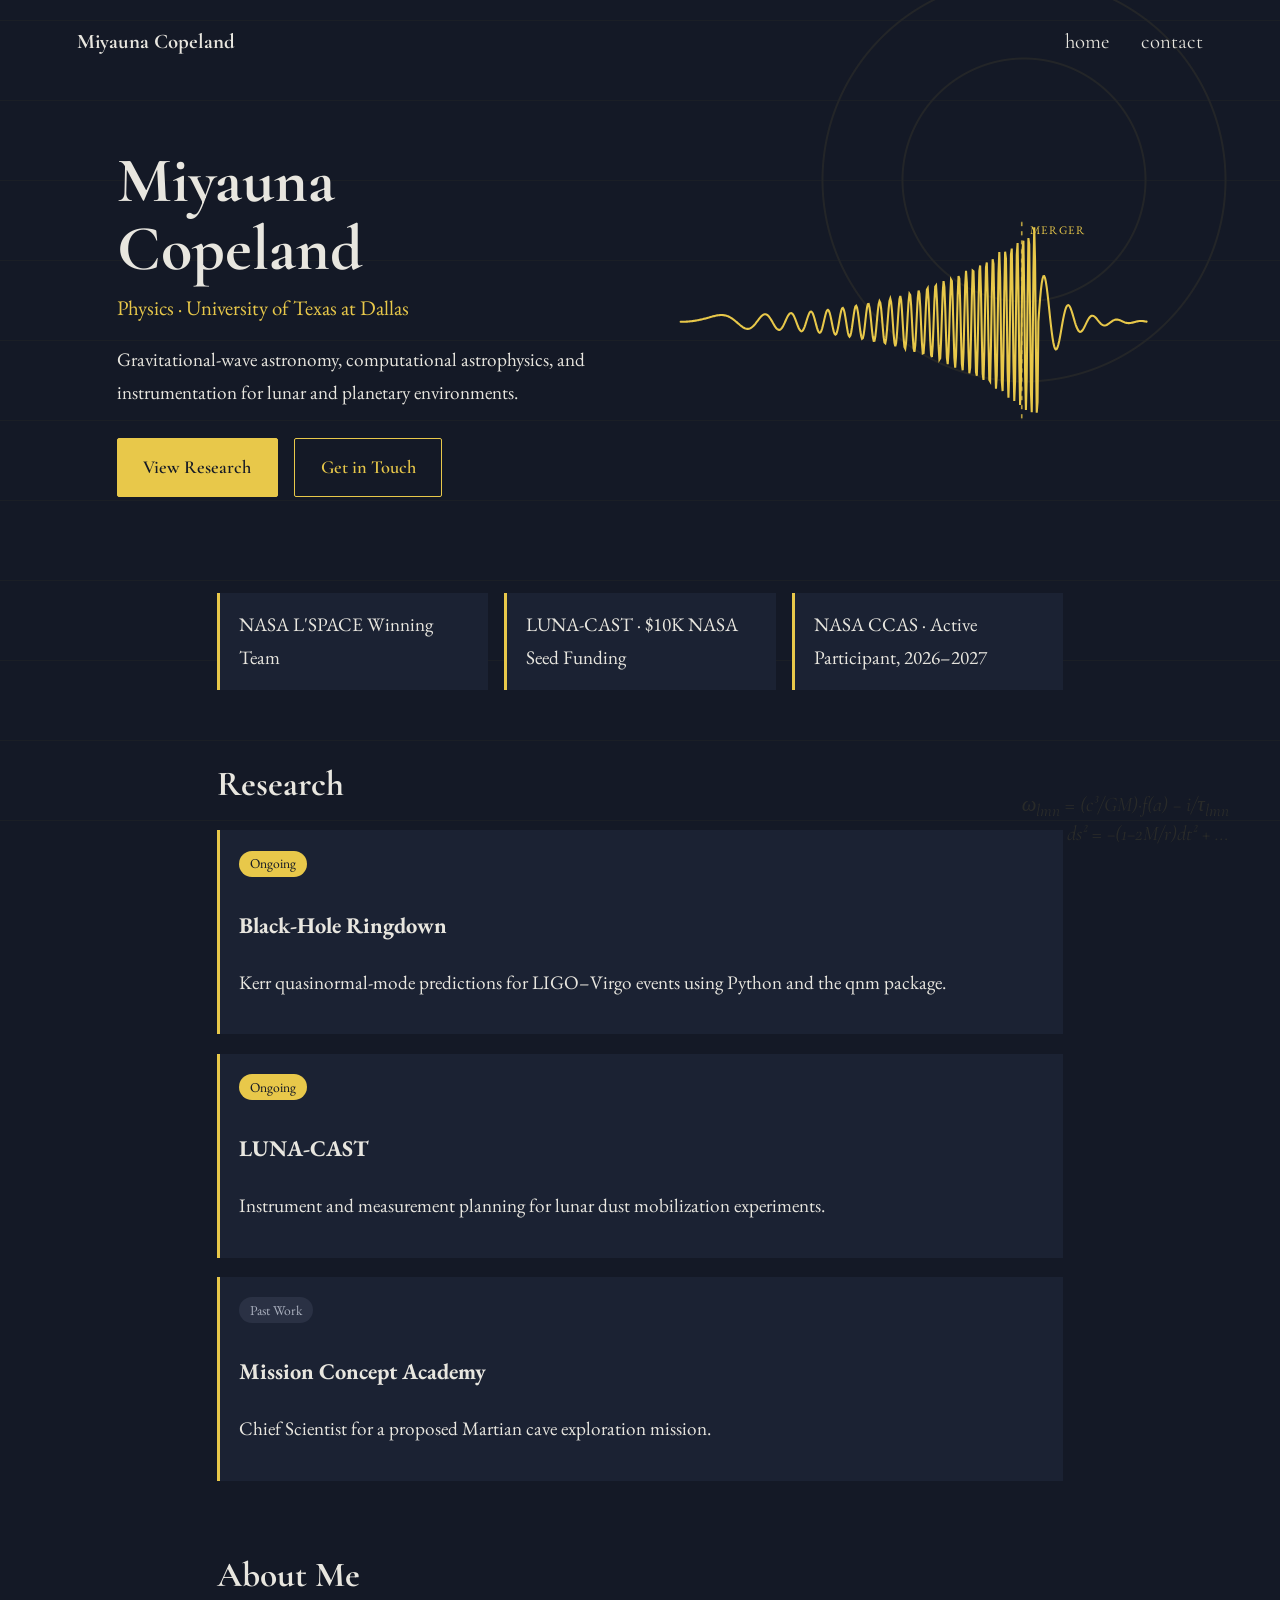
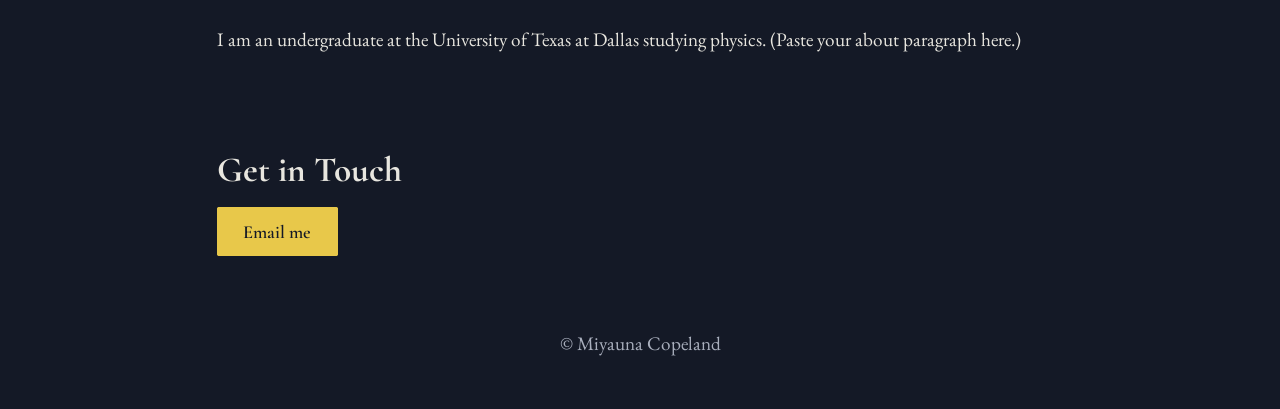
==== index.html @ 0ffdbadd "Add initial index.html with layout and styles" ====
<!DOCTYPE html>
<html lang="en">
<head>
<meta charset="UTF-8">
<meta name="viewport" content="width=device-width, initial-scale=1">
<title>Miyauna Copeland</title>
<link href="https://fonts.googleapis.com/css2?family=Cormorant+Garamond:wght@500;600;700&family=EB+Garamond:wght@400;500&display=swap" rel="stylesheet">
<style>
:root{--bg:#141926;--card:#1b2233;--gold:#E8C84A;--text:#e8e6df;--muted:#a9afbd}
*{box-sizing:border-box}
body{margin:0;background:var(--bg);color:var(--text);font-family:'EB Garamond',serif;font-size:1.2rem;line-height:1.7;position:relative}
body::before{content:"";position:fixed;inset:0;pointer-events:none;z-index:0;opacity:.07;
 background:
  radial-gradient(circle at 80% 20%,transparent 0 120px,var(--gold) 121px 122px,transparent 123px 200px,var(--gold) 201px 202px,transparent 203px),
  repeating-linear-gradient(0deg,transparent 0 79px,var(--gold) 80px)}
.eq{position:fixed;right:4%;bottom:6%;font:italic 1.3rem 'Cormorant Garamond',serif;color:var(--gold);opacity:.1;z-index:0;pointer-events:none;text-align:right}
header,main,footer{position:relative;z-index:1}
header{display:flex;justify-content:space-between;padding:1.5rem 6%;font-family:'Cormorant Garamond',serif;font-size:1.3rem}
header a{color:var(--text);text-decoration:none;margin-left:2rem}
.hero{display:grid;grid-template-columns:1fr 1fr;gap:3rem;align-items:center;padding:4rem 6%;max-width:1200px;margin:auto}
h1{font-family:'Cormorant Garamond',serif;font-size:4rem;line-height:1.05;margin:0 0 .5rem}
.sub{color:var(--gold);font-size:1.3rem;margin:0 0 1.2rem}
.btns{display:flex;gap:1rem;margin-top:1.8rem}
.btn{padding:.8rem 1.6rem;border-radius:2px;text-decoration:none;font-family:'Cormorant Garamond',serif;font-weight:600;font-size:1.15rem;border:1.5px solid var(--gold)}
.fill{background:var(--gold);color:#141926}
.outline{background:transparent;color:var(--gold)}
svg{width:100%;height:auto}
.chirp{fill:none;stroke:var(--gold);stroke-width:2.5;stroke-linecap:round}
.merge{stroke:var(--gold);stroke-width:1.5;stroke-dasharray:5 6;opacity:0;animation:fade .8s ease 2.6s forwards}
.label{fill:var(--gold);font:14px 'EB Garamond',serif;opacity:0;animation:fade .8s ease 2.8s forwards;letter-spacing:.1em}
@keyframes draw{to{stroke-dashoffset:0}}
@keyframes fade{to{opacity:1}}
section{max-width:1000px;margin:auto;padding:2rem 6%}
h2{font-family:'Cormorant Garamond',serif;font-size:2.2rem;margin:0 0 1rem}
.badges{display:grid;grid-template-columns:repeat(3,1fr);gap:1rem}
.badge,.card{background:var(--card);border-left:3px solid var(--gold);padding:1rem 1.2rem}
.cards{display:grid;gap:1.2rem}
.card{transition:transform .2s}.card:hover{transform:translateY(-4px)}
.pill{display:inline-block;font-size:.85rem;padding:.1rem .7rem;border-radius:99px;margin-bottom:.4rem}
.on{background:var(--gold);color:#141926}.past{background:#2a3144;color:var(--muted)}
footer{text-align:center;color:var(--muted);padding:3rem}
@media(max-width:800px){.hero,.badges{grid-template-columns:1fr}h1{font-size:2.8rem}}
</style>
</head>
<body>
<div class="eq">ω<sub>lmn</sub> = (c³/GM)·f(a) − i/τ<sub>lmn</sub><br>ds² = −(1−2M/r)dt² + …</div>
<header><strong>Miyauna Copeland</strong><nav><a href="#">home</a><a href="#contact">contact</a></nav></header>
<main>
<div class="hero">
  <div>
    <h1>Miyauna<br>Copeland</h1>
    <p class="sub">Physics · University of Texas at Dallas</p>
    <p>Gravitational-wave astronomy, computational astrophysics, and instrumentation for lunar and planetary environments.</p>
    <div class="btns"><a class="btn fill" href="#research">View Research</a><a class="btn outline" href="#contact">Get in Touch</a></div>
  </div>
  <svg viewBox="0 0 600 300" aria-label="Gravitational wave chirp">
    <path id="wave" class="chirp"/>
    <line class="merge" x1="430" y1="30" x2="430" y2="270"/>
    <text class="label" x="440" y="45">MERGER</text>
  </svg>
</div>
<section><div class="badges">
  <div class="badge">NASA L'SPACE Winning Team</div>
  <div class="badge">LUNA-CAST · $10K NASA Seed Funding</div>
  <div class="badge">NASA CCAS · Active Participant, 2026–2027</div>
</div></section>
<section id="research"><h2>Research</h2><div class="cards">
  <div class="card"><span class="pill on">Ongoing</span><h3>Black-Hole Ringdown</h3><p>Kerr quasinormal-mode predictions for LIGO–Virgo events using Python and the qnm package.</p></div>
  <div class="card"><span class="pill on">Ongoing</span><h3>LUNA-CAST</h3><p>Instrument and measurement planning for lunar dust mobilization experiments.</p></div>
  <div class="card"><span class="pill past">Past Work</span><h3>Mission Concept Academy</h3><p>Chief Scientist for a proposed Martian cave exploration mission.</p></div>
</div></section>
<section><h2>About Me</h2><p>I am an undergraduate at the University of Texas at Dallas studying physics. (Paste your about paragraph here.)</p></section>
<section id="contact"><h2>Get in Touch</h2><a class="btn fill" href="mailto:you@example.com">Email me</a></section>
</main>
<footer>© Miyauna Copeland</footer>
<script>
const p=document.getElementById('wave');let d='';
for(let x=0;x<=560;x++){
  const t=x/430, tt=Math.min(t,1);
  let amp,phase;
  if(x<=430){amp=8+110*Math.pow(tt,3.2);phase=60*Math.pow(tt,2.2)*Math.PI}
  else{const k=(x-430)/130;amp=70*Math.exp(-4.5*k);phase=60*Math.PI+k*28}
  const y=150-amp*Math.sin(phase);
  d+=(x?'L':'M')+(x+20)+' '+y.toFixed(1);
}
p.setAttribute('d',d);
const L=p.getTotalLength();
p.style.strokeDasharray=L;p.style.strokeDashoffset=L;
p.style.animation='draw 3.2s cubic-bezier(.5,0,.3,1) .3s forwards';
</script>
</body>
</html>
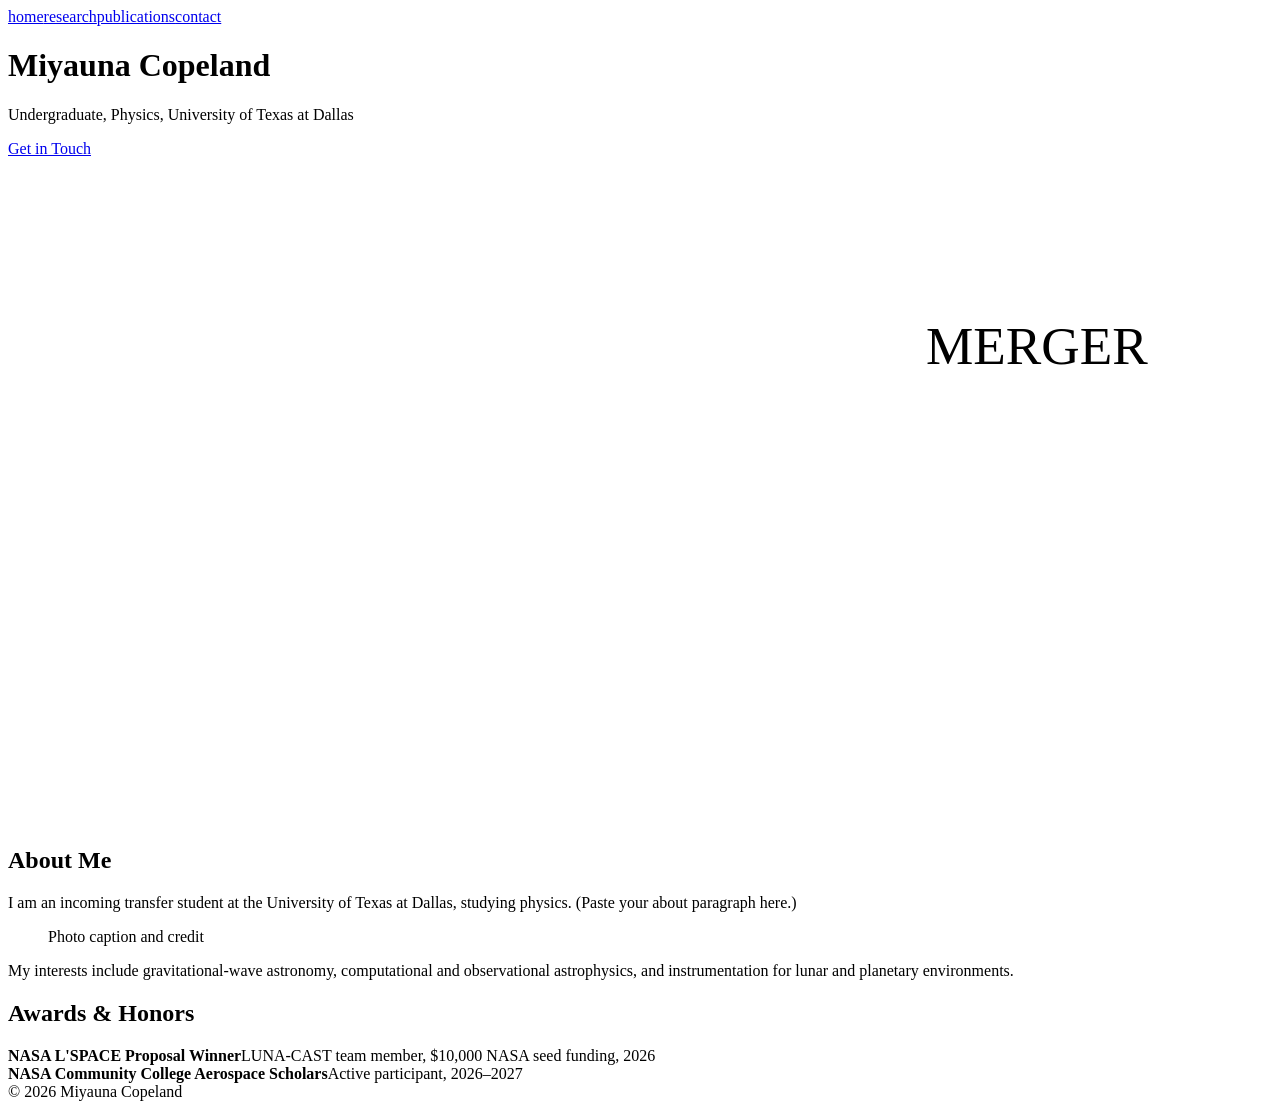
==== commit b919fbf8: "Refactor index.html structure and content" ====
--- a/index.html
+++ b/index.html
@@ -1,92 +1,32 @@
 <!DOCTYPE html>
-<html lang="en">
-<head>
-<meta charset="UTF-8">
-<meta name="viewport" content="width=device-width, initial-scale=1">
+<html lang="en"><head>
+<meta charset="UTF-8"><meta name="viewport" content="width=device-width, initial-scale=1">
 <title>Miyauna Copeland</title>
 <link href="https://fonts.googleapis.com/css2?family=Cormorant+Garamond:wght@500;600;700&family=EB+Garamond:wght@400;500&display=swap" rel="stylesheet">
-<style>
-:root{--bg:#141926;--card:#1b2233;--gold:#E8C84A;--text:#e8e6df;--muted:#a9afbd}
-*{box-sizing:border-box}
-body{margin:0;background:var(--bg);color:var(--text);font-family:'EB Garamond',serif;font-size:1.2rem;line-height:1.7;position:relative}
-body::before{content:"";position:fixed;inset:0;pointer-events:none;z-index:0;opacity:.07;
- background:
-  radial-gradient(circle at 80% 20%,transparent 0 120px,var(--gold) 121px 122px,transparent 123px 200px,var(--gold) 201px 202px,transparent 203px),
-  repeating-linear-gradient(0deg,transparent 0 79px,var(--gold) 80px)}
-.eq{position:fixed;right:4%;bottom:6%;font:italic 1.3rem 'Cormorant Garamond',serif;color:var(--gold);opacity:.1;z-index:0;pointer-events:none;text-align:right}
-header,main,footer{position:relative;z-index:1}
-header{display:flex;justify-content:space-between;padding:1.5rem 6%;font-family:'Cormorant Garamond',serif;font-size:1.3rem}
-header a{color:var(--text);text-decoration:none;margin-left:2rem}
-.hero{display:grid;grid-template-columns:1fr 1fr;gap:3rem;align-items:center;padding:4rem 6%;max-width:1200px;margin:auto}
-h1{font-family:'Cormorant Garamond',serif;font-size:4rem;line-height:1.05;margin:0 0 .5rem}
-.sub{color:var(--gold);font-size:1.3rem;margin:0 0 1.2rem}
-.btns{display:flex;gap:1rem;margin-top:1.8rem}
-.btn{padding:.8rem 1.6rem;border-radius:2px;text-decoration:none;font-family:'Cormorant Garamond',serif;font-weight:600;font-size:1.15rem;border:1.5px solid var(--gold)}
-.fill{background:var(--gold);color:#141926}
-.outline{background:transparent;color:var(--gold)}
-svg{width:100%;height:auto}
-.chirp{fill:none;stroke:var(--gold);stroke-width:2.5;stroke-linecap:round}
-.merge{stroke:var(--gold);stroke-width:1.5;stroke-dasharray:5 6;opacity:0;animation:fade .8s ease 2.6s forwards}
-.label{fill:var(--gold);font:14px 'EB Garamond',serif;opacity:0;animation:fade .8s ease 2.8s forwards;letter-spacing:.1em}
-@keyframes draw{to{stroke-dashoffset:0}}
-@keyframes fade{to{opacity:1}}
-section{max-width:1000px;margin:auto;padding:2rem 6%}
-h2{font-family:'Cormorant Garamond',serif;font-size:2.2rem;margin:0 0 1rem}
-.badges{display:grid;grid-template-columns:repeat(3,1fr);gap:1rem}
-.badge,.card{background:var(--card);border-left:3px solid var(--gold);padding:1rem 1.2rem}
-.cards{display:grid;gap:1.2rem}
-.card{transition:transform .2s}.card:hover{transform:translateY(-4px)}
-.pill{display:inline-block;font-size:.85rem;padding:.1rem .7rem;border-radius:99px;margin-bottom:.4rem}
-.on{background:var(--gold);color:#141926}.past{background:#2a3144;color:var(--muted)}
-footer{text-align:center;color:var(--muted);padding:3rem}
-@media(max-width:800px){.hero,.badges{grid-template-columns:1fr}h1{font-size:2.8rem}}
-</style>
-</head>
-<body>
-<div class="eq">ω<sub>lmn</sub> = (c³/GM)·f(a) − i/τ<sub>lmn</sub><br>ds² = −(1−2M/r)dt² + …</div>
-<header><strong>Miyauna Copeland</strong><nav><a href="#">home</a><a href="#contact">contact</a></nav></header>
-<main>
-<div class="hero">
-  <div>
-    <h1>Miyauna<br>Copeland</h1>
-    <p class="sub">Physics · University of Texas at Dallas</p>
-    <p>Gravitational-wave astronomy, computational astrophysics, and instrumentation for lunar and planetary environments.</p>
-    <div class="btns"><a class="btn fill" href="#research">View Research</a><a class="btn outline" href="#contact">Get in Touch</a></div>
+<link rel="stylesheet" href="style.css">
+</head><body>
+<nav><a class="on" href="index.html">home</a><a href="research.html">research</a><a href="publications.html">publications</a><a href="contact.html">contact</a></nav>
+<div class="wrap">
+  <div class="top">
+    <div>
+      <h1>Miyauna Copeland</h1>
+      <p class="sub">Undergraduate, Physics, University of Texas at Dallas</p>
+      <a class="btn" href="contact.html">Get in Touch</a>
+    </div>
+    <svg id="chirp" viewBox="0 0 380 200" aria-label="Gravitational wave chirp. Hover to replay.">
+      <path/><line x1="270" y1="55" x2="270" y2="145"/><text x="276" y="62">MERGER</text>
+    </svg>
   </div>
-  <svg viewBox="0 0 600 300" aria-label="Gravitational wave chirp">
-    <path id="wave" class="chirp"/>
-    <line class="merge" x1="430" y1="30" x2="430" y2="270"/>
-    <text class="label" x="440" y="45">MERGER</text>
-  </svg>
+
+  <h2>About Me</h2>
+  <p>I am an incoming transfer student at the University of Texas at Dallas, studying physics. (Paste your about paragraph here.)</p>
+  <figure><img src="images/home.jpg" alt="" onerror="this.outerHTML='<div class=ph></div>'"><figcaption>Photo caption and credit</figcaption></figure>
+  <p>My interests include gravitational-wave astronomy, computational and observational astrophysics, and instrumentation for lunar and planetary environments.</p>
+
+  <h2>Awards &amp; Honors</h2>
+  <div class="item"><b>NASA L'SPACE Proposal Winner</b><span>LUNA-CAST team member, $10,000 NASA seed funding, 2026</span></div>
+  <div class="item"><b>NASA Community College Aerospace Scholars</b><span>Active participant, 2026–2027</span></div>
 </div>
-<section><div class="badges">
-  <div class="badge">NASA L'SPACE Winning Team</div>
-  <div class="badge">LUNA-CAST · $10K NASA Seed Funding</div>
-  <div class="badge">NASA CCAS · Active Participant, 2026–2027</div>
-</div></section>
-<section id="research"><h2>Research</h2><div class="cards">
-  <div class="card"><span class="pill on">Ongoing</span><h3>Black-Hole Ringdown</h3><p>Kerr quasinormal-mode predictions for LIGO–Virgo events using Python and the qnm package.</p></div>
-  <div class="card"><span class="pill on">Ongoing</span><h3>LUNA-CAST</h3><p>Instrument and measurement planning for lunar dust mobilization experiments.</p></div>
-  <div class="card"><span class="pill past">Past Work</span><h3>Mission Concept Academy</h3><p>Chief Scientist for a proposed Martian cave exploration mission.</p></div>
-</div></section>
-<section><h2>About Me</h2><p>I am an undergraduate at the University of Texas at Dallas studying physics. (Paste your about paragraph here.)</p></section>
-<section id="contact"><h2>Get in Touch</h2><a class="btn fill" href="mailto:you@example.com">Email me</a></section>
-</main>
-<footer>© Miyauna Copeland</footer>
-<script>
-const p=document.getElementById('wave');let d='';
-for(let x=0;x<=560;x++){
-  const t=x/430, tt=Math.min(t,1);
-  let amp,phase;
-  if(x<=430){amp=8+110*Math.pow(tt,3.2);phase=60*Math.pow(tt,2.2)*Math.PI}
-  else{const k=(x-430)/130;amp=70*Math.exp(-4.5*k);phase=60*Math.PI+k*28}
-  const y=150-amp*Math.sin(phase);
-  d+=(x?'L':'M')+(x+20)+' '+y.toFixed(1);
-}
-p.setAttribute('d',d);
-const L=p.getTotalLength();
-p.style.strokeDasharray=L;p.style.strokeDashoffset=L;
-p.style.animation='draw 3.2s cubic-bezier(.5,0,.3,1) .3s forwards';
-</script>
-</body>
-</html>
+<footer>© 2026 Miyauna Copeland</footer>
+<script src="script.js"></script>
+</body></html>
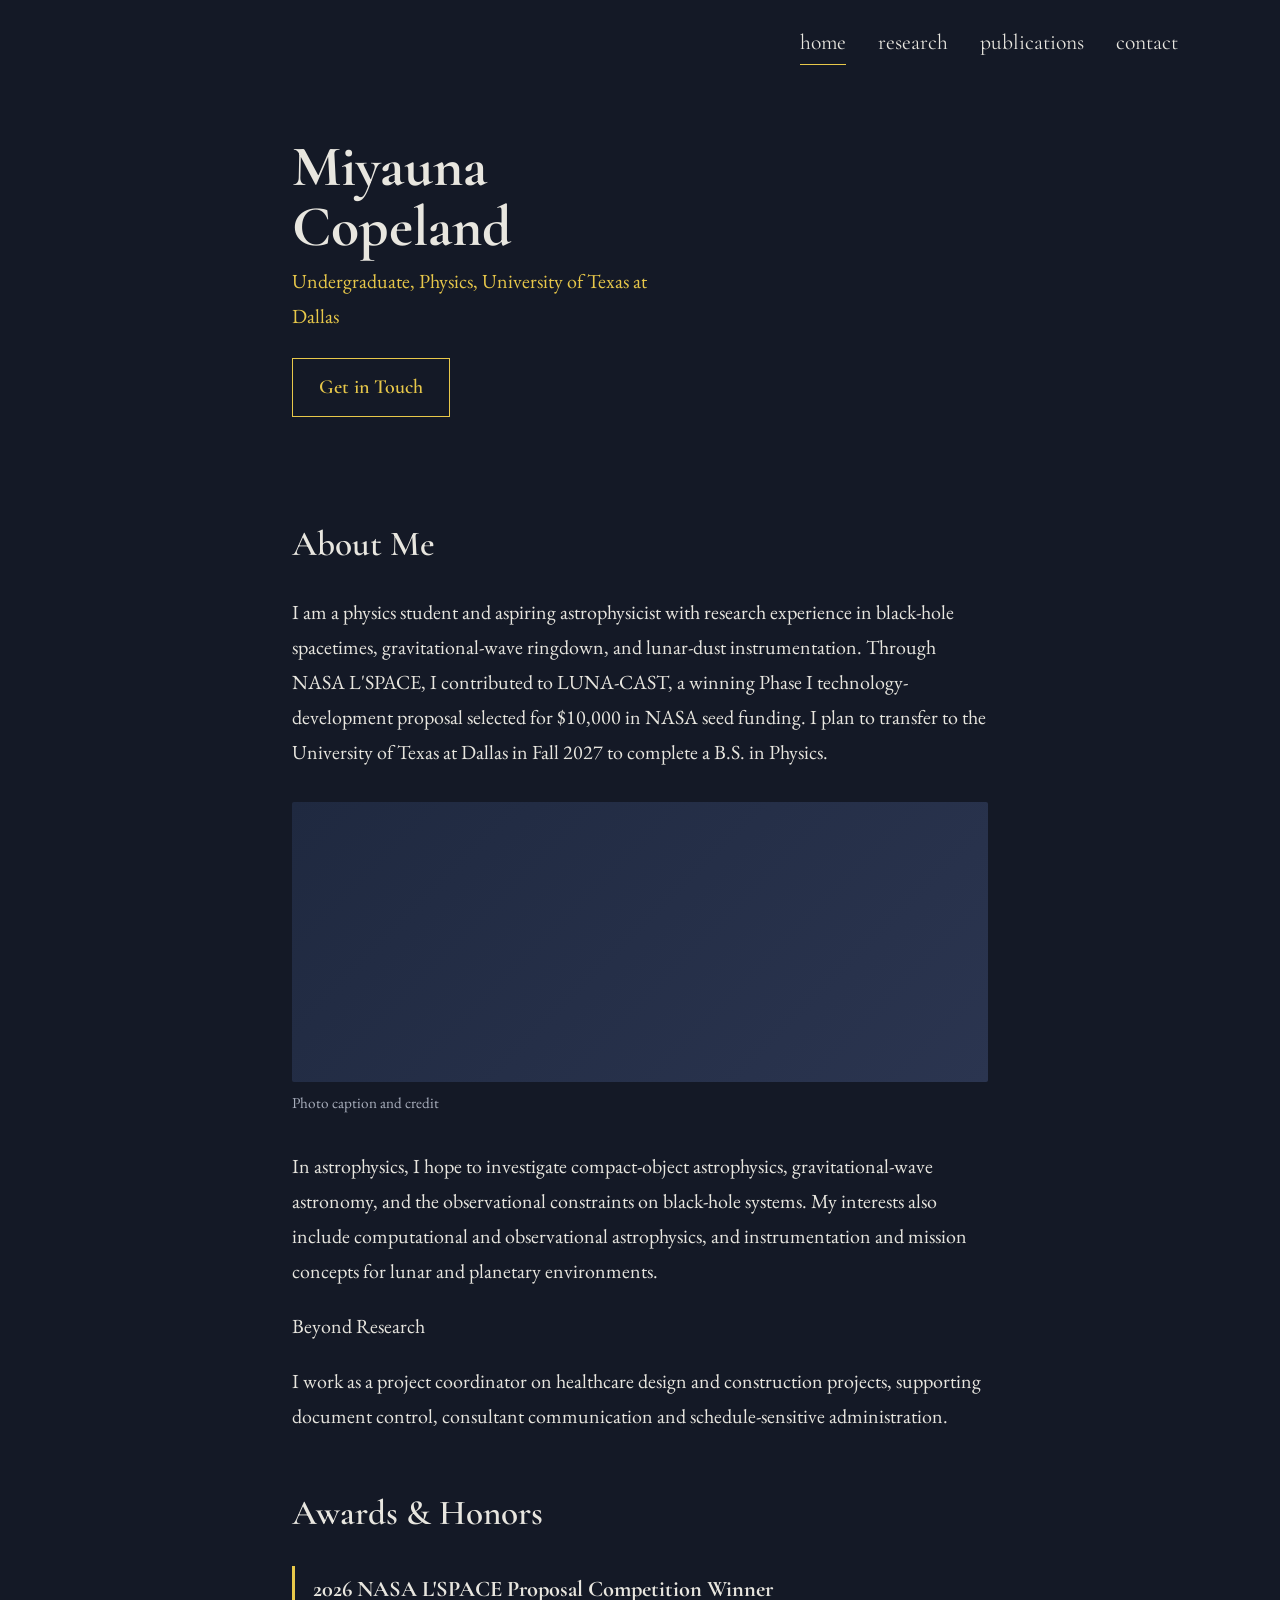
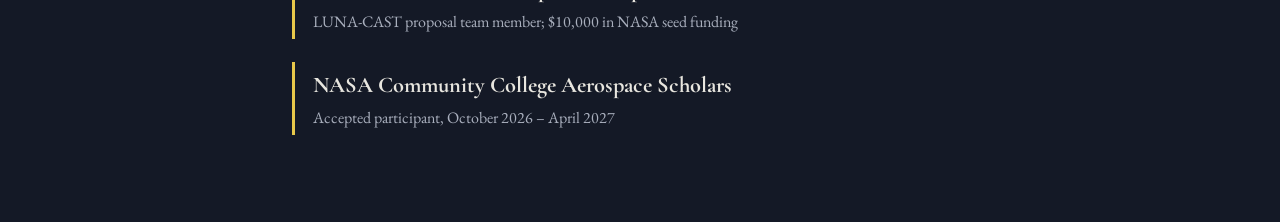
==== commit 5574785f: "Revise About Me section with detailed background Updated personal information and achievements in th" ====
--- a/index.html
+++ b/index.html
@@ -19,14 +19,15 @@
   </div>
 
   <h2>About Me</h2>
-  <p>I am an incoming transfer student at the University of Texas at Dallas, studying physics. (Paste your about paragraph here.)</p>
+  <p>I am a physics student and aspiring astrophysicist with research experience in black-hole spacetimes, gravitational-wave ringdown, and lunar-dust instrumentation. Through NASA L'SPACE, I contributed to LUNA-CAST, a winning Phase I technology-development proposal selected for $10,000 in NASA seed funding. I plan to transfer to the University of Texas at Dallas in Fall 2027 to complete a B.S. in Physics.</p>
+
   <figure><img src="images/home.jpg" alt="" onerror="this.outerHTML='<div class=ph></div>'"><figcaption>Photo caption and credit</figcaption></figure>
-  <p>My interests include gravitational-wave astronomy, computational and observational astrophysics, and instrumentation for lunar and planetary environments.</p>
+
+  <p>In astrophysics, I hope to investigate compact-object astrophysics, gravitational-wave astronomy, and the observational constraints on black-hole systems. My interests also include computational and observational astrophysics, and instrumentation and mission concepts for lunar and planetary environments.</p>
+
+  <p class="place">Beyond Research</p>
+  <p>I work as a project coordinator on healthcare design and construction projects, supporting document control, consultant communication and schedule-sensitive administration.</p>
 
   <h2>Awards &amp; Honors</h2>
-  <div class="item"><b>NASA L'SPACE Proposal Winner</b><span>LUNA-CAST team member, $10,000 NASA seed funding, 2026</span></div>
-  <div class="item"><b>NASA Community College Aerospace Scholars</b><span>Active participant, 2026–2027</span></div>
-</div>
-<footer>© 2026 Miyauna Copeland</footer>
-<script src="script.js"></script>
-</body></html>
+  <div class="item"><b>2026 NASA L'SPACE Proposal Competition Winner</b><span>LUNA-CAST proposal team member; $10,000 in NASA seed funding</span></div>
+  <div class="item"><b>NASA Community College Aerospace Scholars</b><span>Accepted participant, October 2026 – April 2027</span></div>
--- a/style.css
+++ b/style.css
@@ -0,0 +1,27 @@
+:root{--bg:#141926;--card:#1b2233;--gold:#E8C84A;--text:#e8e6df;--muted:#a9afbd}
+*{box-sizing:border-box}
+body{margin:0;background:var(--bg);color:var(--text);font-family:'EB Garamond',serif;font-size:1.25rem;line-height:1.75}
+a{color:var(--gold)}
+nav{display:flex;justify-content:flex-end;gap:2rem;padding:1.5rem 8%;font-family:'Cormorant Garamond',serif;font-size:1.35rem}
+nav a{color:var(--text);text-decoration:none;padding-bottom:2px;border-bottom:1px solid transparent}
+nav a:hover,nav a.on{border-color:var(--gold)}
+.wrap{max-width:900px;margin:auto;padding:1rem 8% 4rem}
+.top{display:grid;grid-template-columns:1.1fr .9fr;gap:2rem;align-items:center;padding:2rem 0 3rem}
+h1{font-family:'Cormorant Garamond',serif;font-size:3.6rem;line-height:1.05;margin:0}
+.sub{color:var(--gold);margin:.4rem 0 1.5rem}
+h2{font-family:'Cormorant Garamond',serif;font-size:2.2rem;margin:3rem 0 1rem;font-weight:600}
+.btn{display:inline-block;padding:.7rem 1.6rem;border:1.5px solid var(--gold);color:var(--gold);text-decoration:none;font-family:'Cormorant Garamond',serif;font-weight:600;transition:.2s}
+.btn:hover{background:var(--gold);color:#141926}
+figure{margin:2rem 0}
+figure img,.ph{width:100%;height:280px;object-fit:cover;border-radius:2px;background:linear-gradient(135deg,#1f2940,#2b3550)}
+figcaption{font-size:.95rem;color:var(--muted);margin-top:.5rem}
+.item{border-left:3px solid var(--gold);padding:.2rem 0 .2rem 1.1rem;margin:1.4rem 0}
+.item b{font-family:'Cormorant Garamond',serif;font-size:1.4rem}
+.item span{display:block;color:var(--muted);font-size:1rem}
+.pill{font-size:.8rem;border:1px solid var(--gold);color:var(--gold);padding:0 .6rem;border-radius:99px;margin-left:.5rem}
+#chirp{width:100%;cursor:pointer}
+#chirp path{fill:none;stroke:var(--gold);stroke-width:2.4;stroke-linecap:round}
+#chirp line{stroke:var(--gold);stroke-width:1.2;stroke-dasharray:3 5;opacity:0}
+#chirp text{fill:var(--gold);font:12px 'EB Garamond',serif;letter-spacing:.12em;opacity:0}
+footer{text-align:center;color:var(--muted);padding:2rem;font-size:.95rem}
+@media(max-width:760px){.top{grid-template-columns:1fr}h1{font-size:2.6rem}}
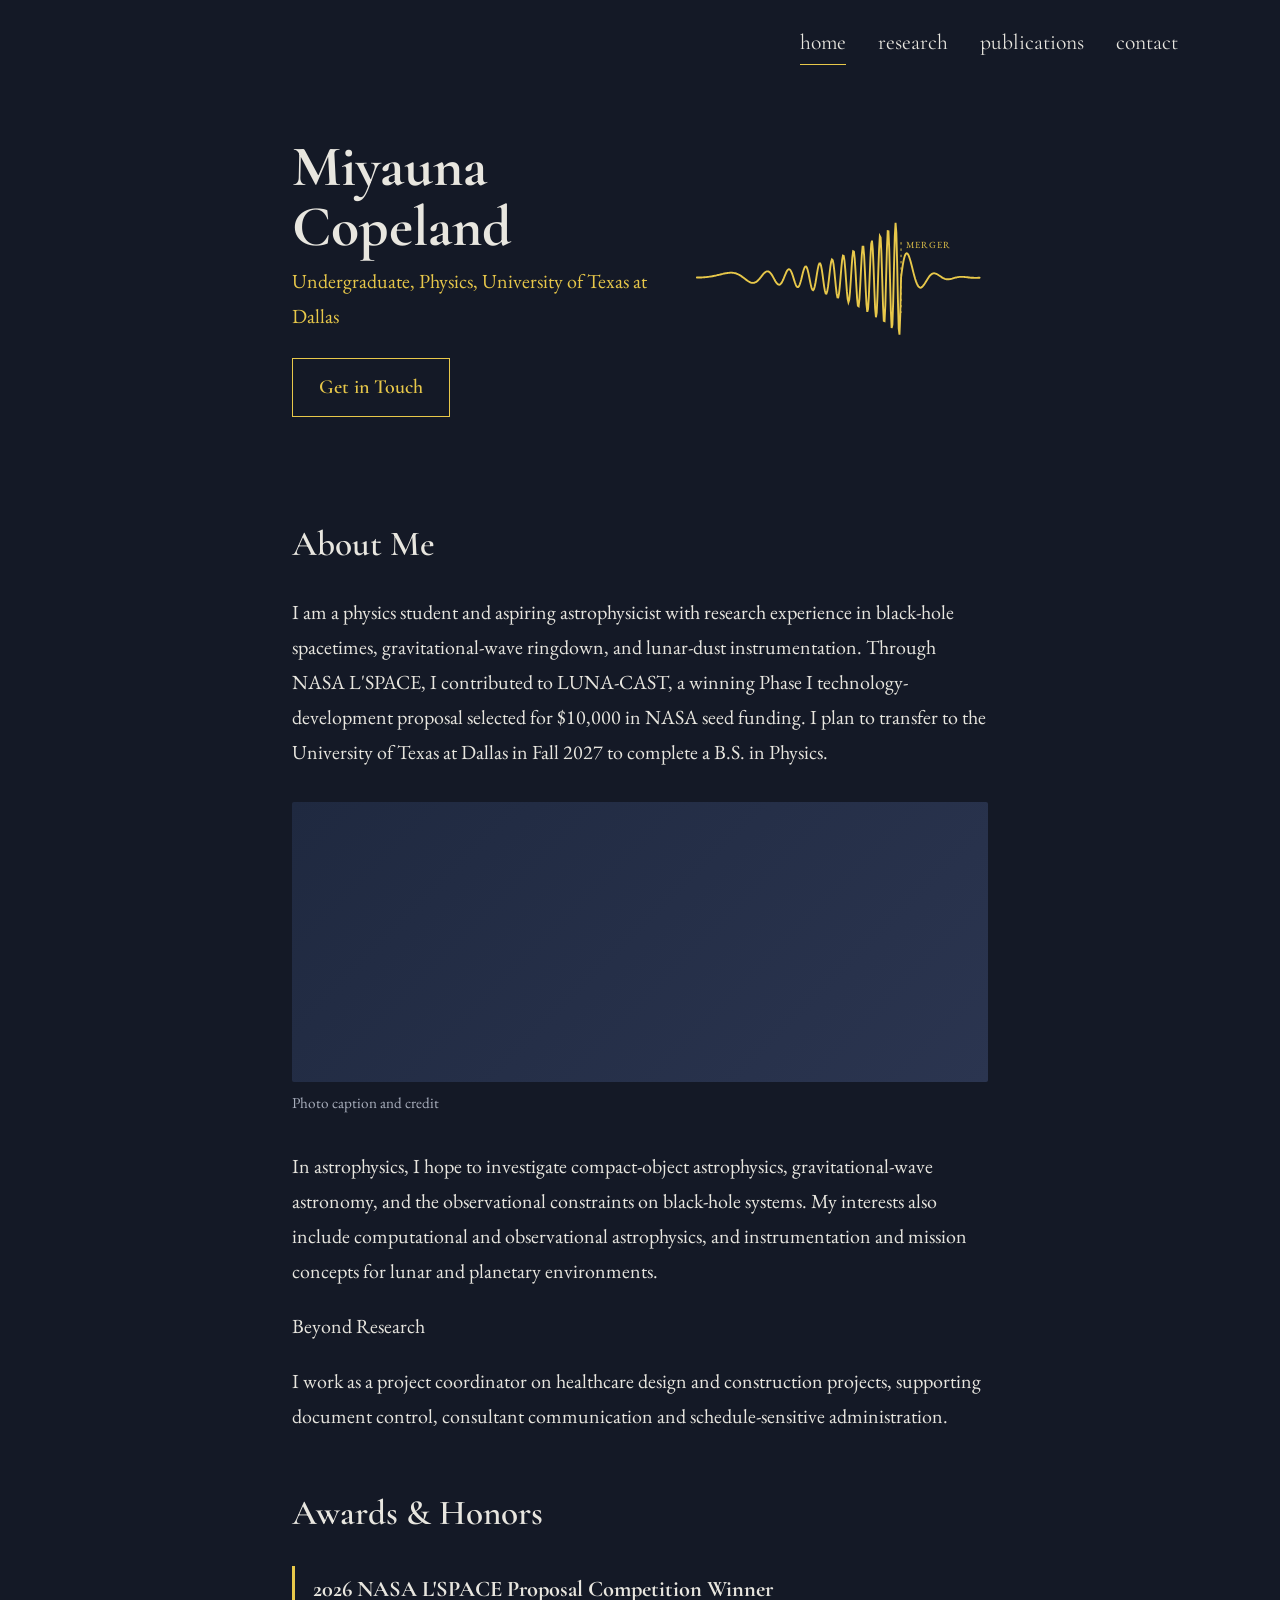
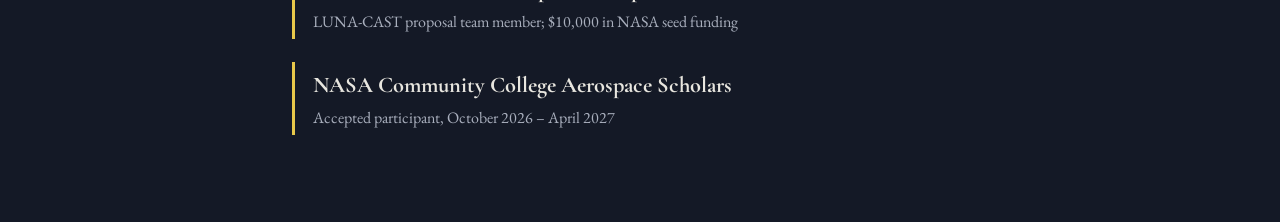
==== commit b52db191: "Add script tag and close body in index.html" ====
--- a/index.html
+++ b/index.html
@@ -31,3 +31,6 @@
   <h2>Awards &amp; Honors</h2>
   <div class="item"><b>2026 NASA L'SPACE Proposal Competition Winner</b><span>LUNA-CAST proposal team member; $10,000 in NASA seed funding</span></div>
   <div class="item"><b>NASA Community College Aerospace Scholars</b><span>Accepted participant, October 2026 – April 2027</span></div>
+</div>
+<script src="script.js"></script>
+</body></html>
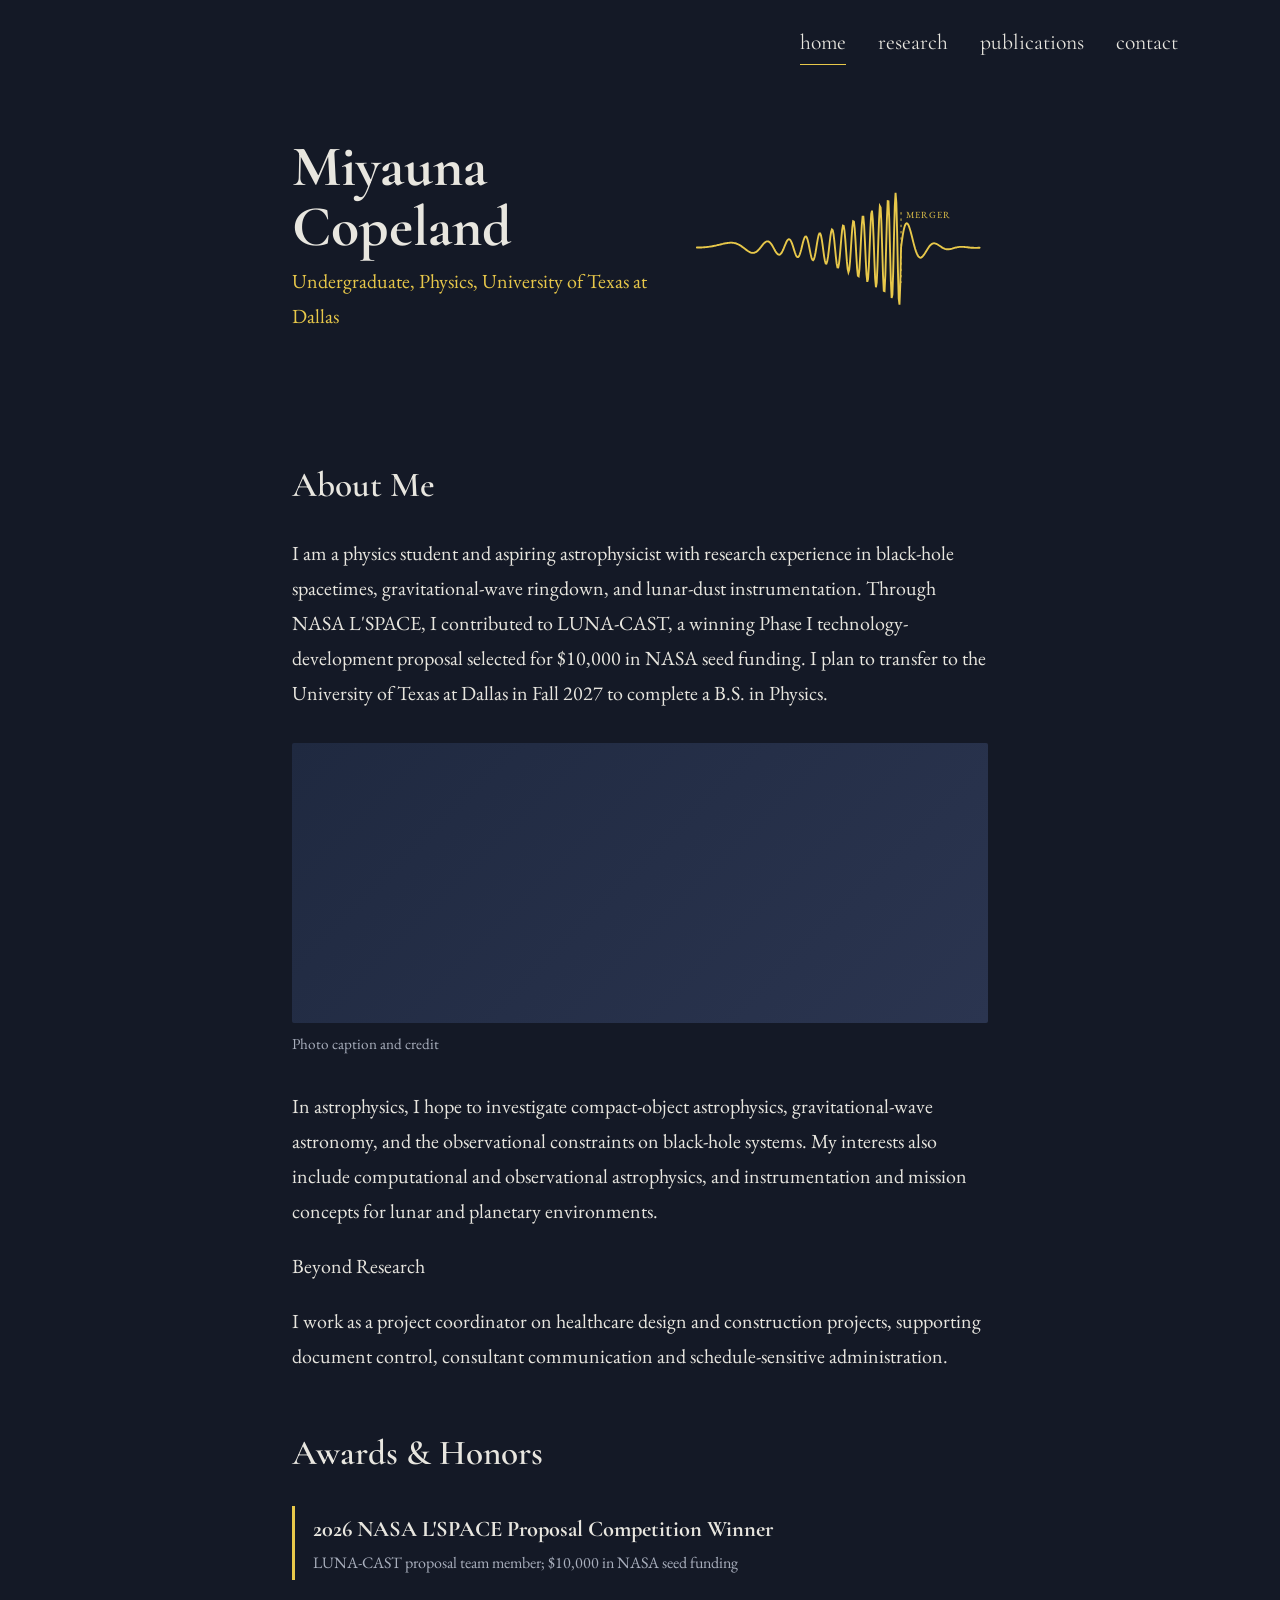
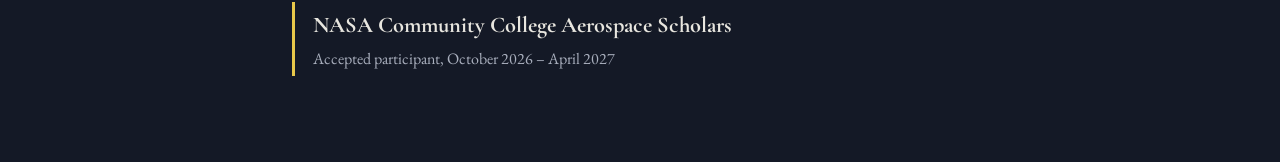
==== commit 1e4376a5: "Remove 'Get in Touch' link from index.html Removed the 'Get in Touch' link from the top section." ====
--- a/index.html
+++ b/index.html
@@ -11,7 +11,6 @@
     <div>
       <h1>Miyauna Copeland</h1>
       <p class="sub">Undergraduate, Physics, University of Texas at Dallas</p>
-      <a class="btn" href="contact.html">Get in Touch</a>
     </div>
     <svg id="chirp" viewBox="0 0 380 200" aria-label="Gravitational wave chirp. Hover to replay.">
       <path/><line x1="270" y1="55" x2="270" y2="145"/><text x="276" y="62">MERGER</text>
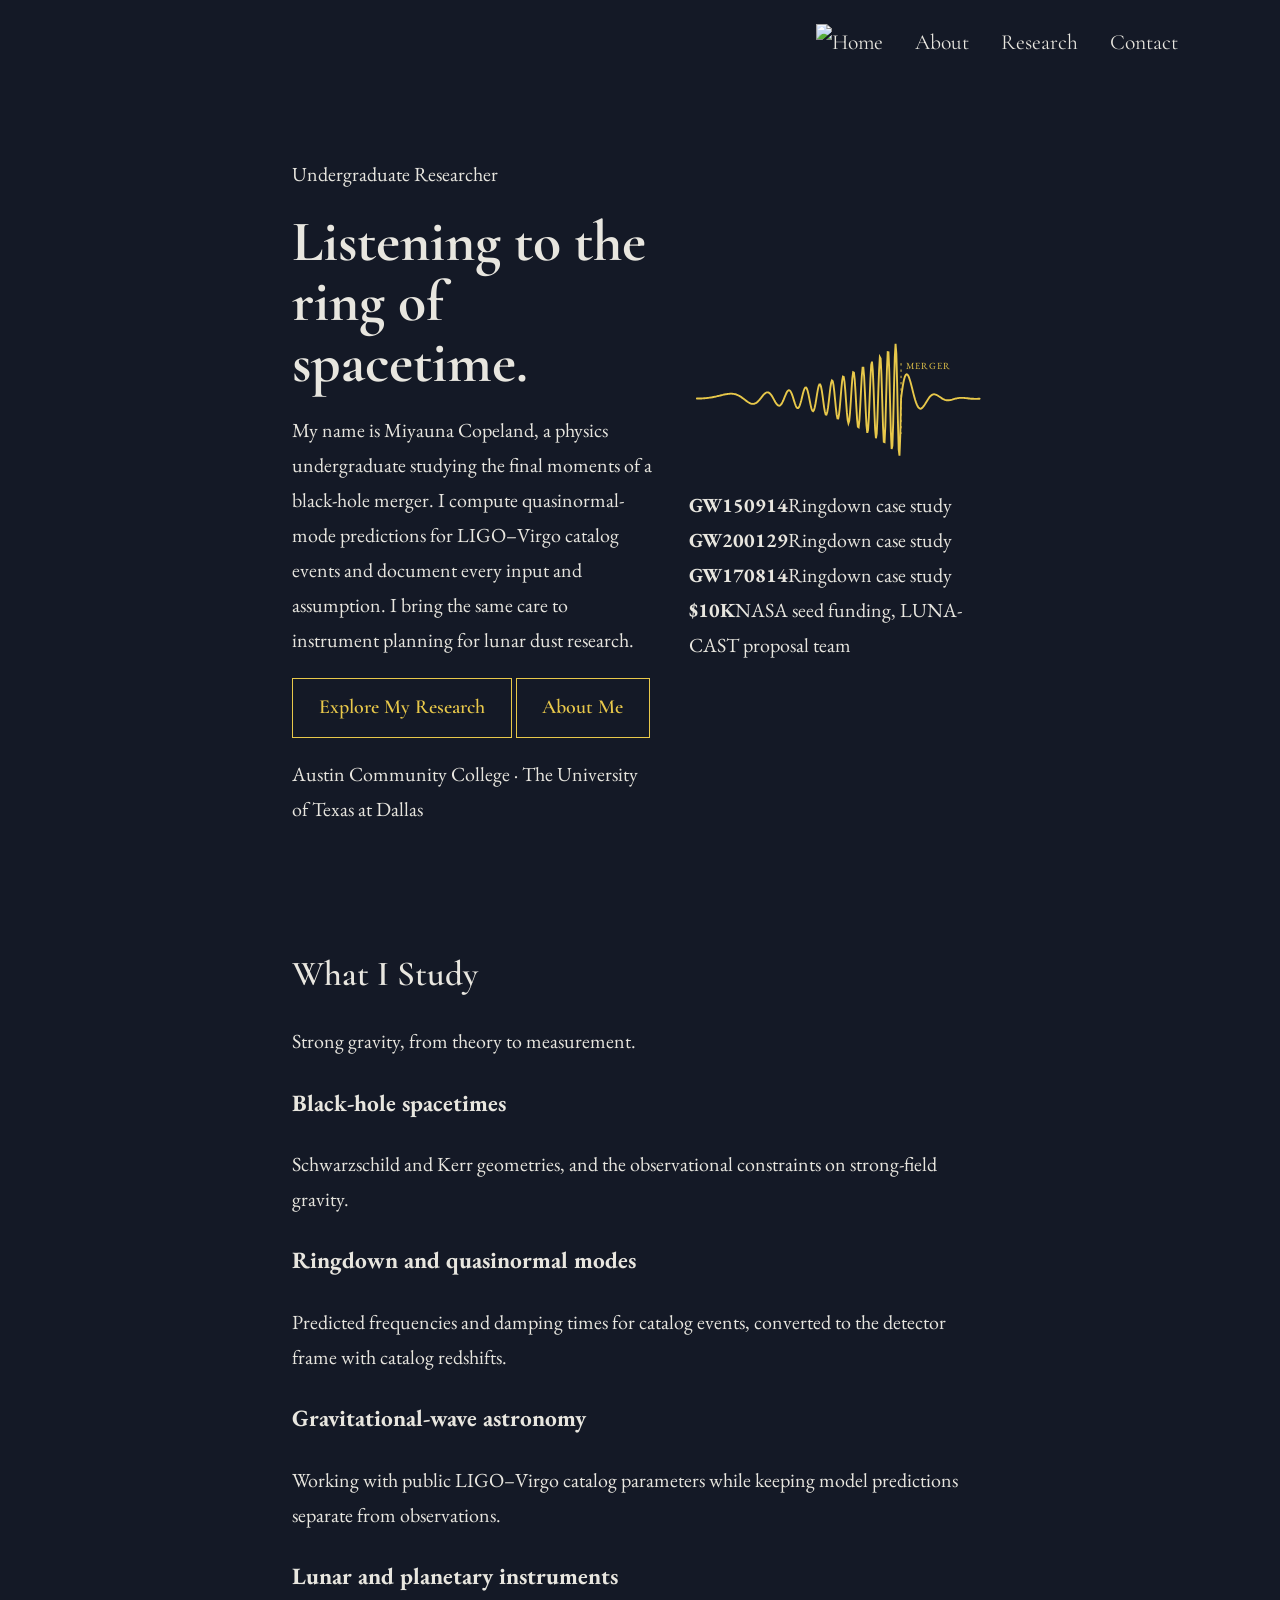
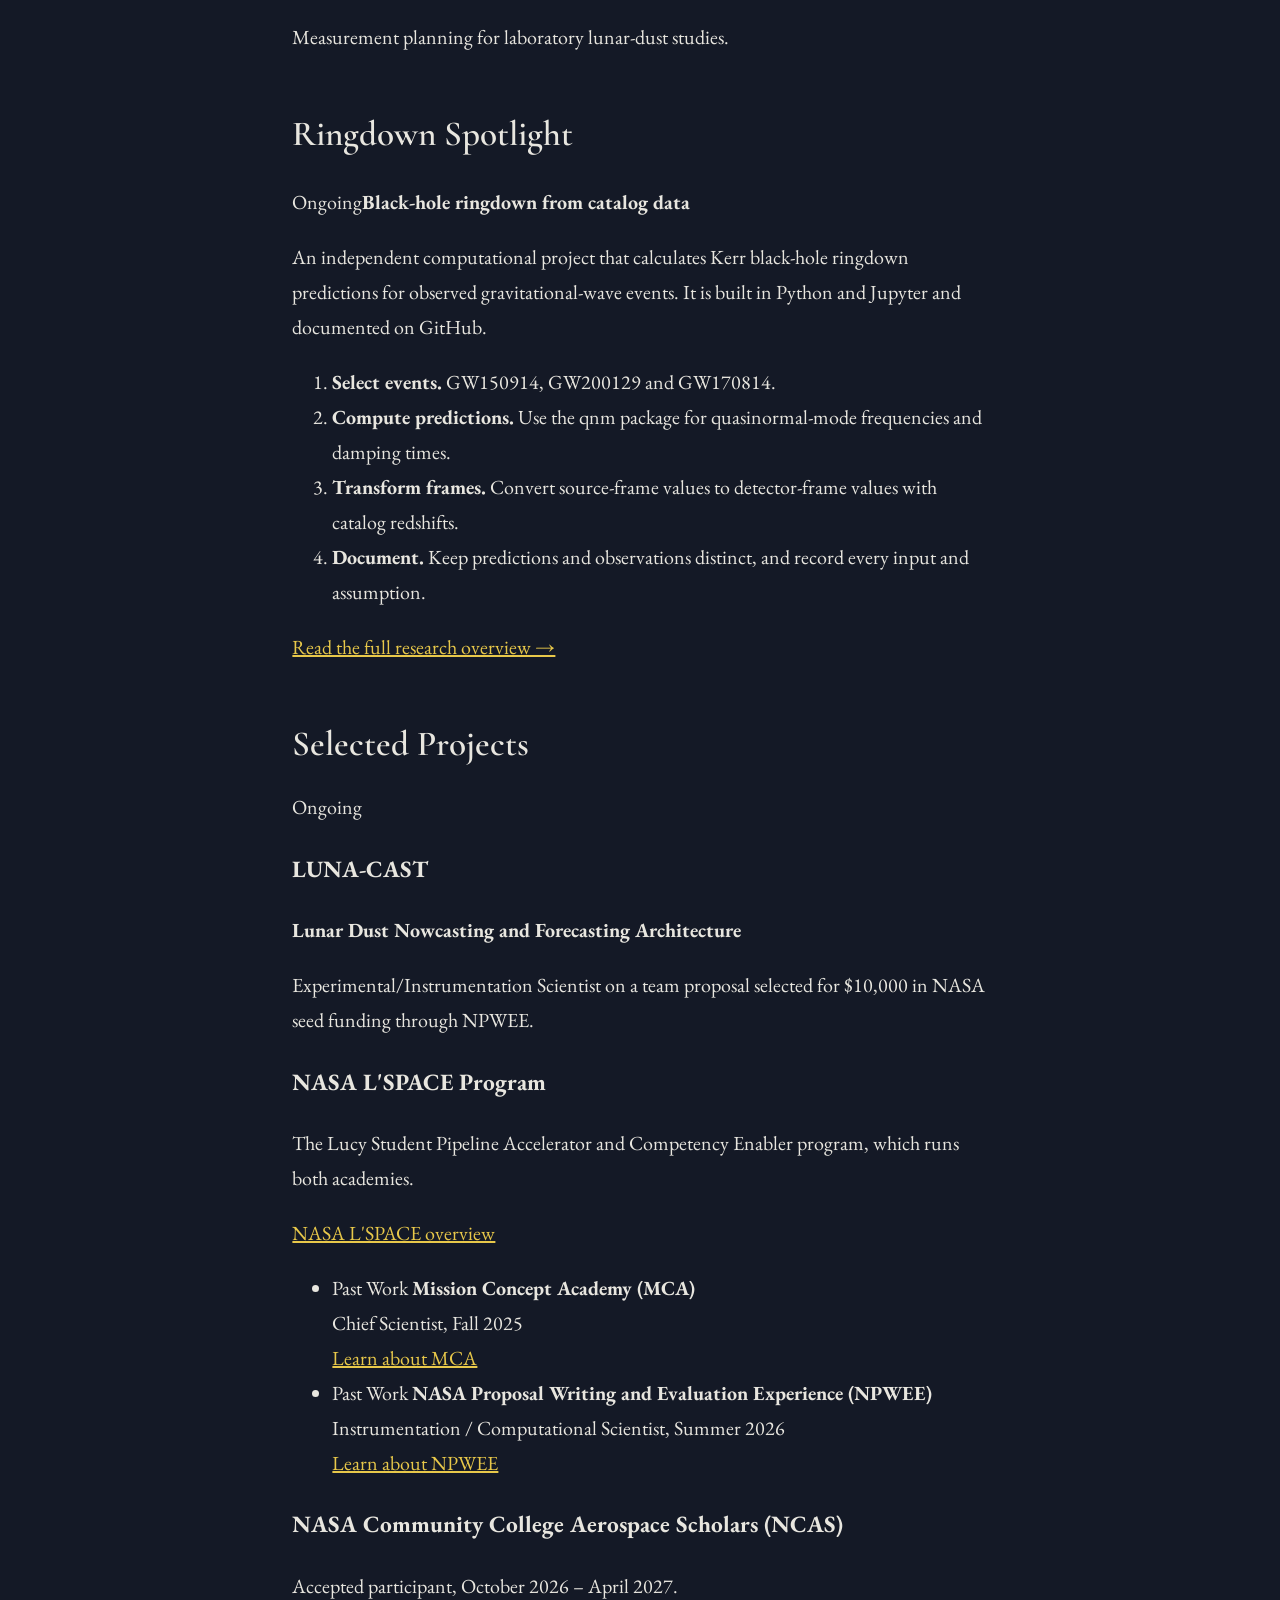
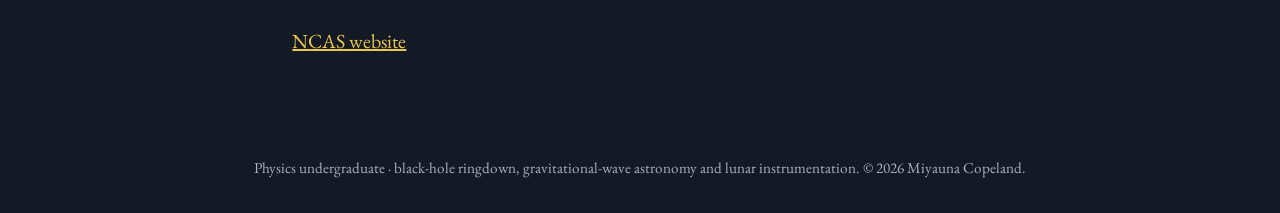
==== commit 9005a25c: "Update index.html" ====
--- a/index.html
+++ b/index.html
@@ -2,34 +2,76 @@
 <html lang="en"><head>
 <meta charset="UTF-8"><meta name="viewport" content="width=device-width, initial-scale=1">
 <title>Miyauna Copeland</title>
+<link rel="icon" href="logos/favicon.svg" type="image/svg+xml">
+<link rel="icon" href="logos/favicon.png" sizes="32x32" type="image/png">
+<link rel="apple-touch-icon" href="logos/favicon.png">
 <link href="https://fonts.googleapis.com/css2?family=Cormorant+Garamond:wght@500;600;700&family=EB+Garamond:wght@400;500&display=swap" rel="stylesheet">
-<link rel="stylesheet" href="style.css">
+<link rel="stylesheet" href="style.css?v=39">
 </head><body>
-<nav><a class="on" href="index.html">home</a><a href="research.html">research</a><a href="publications.html">publications</a><a href="contact.html">contact</a></nav>
-<div class="wrap">
-  <div class="top">
-    <div>
-      <h1>Miyauna Copeland</h1>
-      <p class="sub">Undergraduate, Physics, University of Texas at Dallas</p>
-    </div>
-    <svg id="chirp" viewBox="0 0 380 200" aria-label="Gravitational wave chirp. Hover to replay.">
-      <path/><line x1="270" y1="55" x2="270" y2="145"/><text x="276" y="62">MERGER</text>
-    </svg>
+<nav><a class="home" href="index.html"><img src="logos/logo.svg" alt="Home" width="36" height="36"></a><a href="about.html">About</a><a href="research.html">Research</a><a href="contact.html">Contact</a></nav><div class="hero"><div class="wrap">
+ <div class="top">
+  <div>
+   <p class="badge">Undergraduate Researcher</p>
+   <h1>Listening to the<br><span class="rb1">ring</span>&nbsp;<span class="rb2">of spacetime.</span></h1>
+   <p>My name is Miyauna Copeland, a physics undergraduate studying the final moments of a black-hole merger. I compute quasinormal-mode predictions for LIGO–Virgo catalog events and document every input and assumption. I bring the same care to instrument planning for lunar dust research.</p>
+   <a class="btn" href="research.html">Explore My Research</a> <a class="btn ghost" href="about.html">About Me</a>
+   <p class="label" style="margin-top:1.2rem">Austin Community College · The University of Texas at Dallas</p>
   </div>
+  <div>
+   <svg id="chirp" viewBox="0 0 380 200" aria-label="Gravitational wave chirp. Hover to replay."><path/><line x1="270" y1="55" x2="270" y2="145"/><text x="276" y="62" fill="#ffffff">MERGER</text></svg>
+   <div class="stats">
+    <div><b>GW150914</b>Ringdown case study</div>
+    <div><b>GW200129</b>Ringdown case study</div>
+    <div><b>GW170814</b>Ringdown case study</div>
+    <div><b>$10K</b>NASA seed funding, LUNA-CAST proposal team</div>
+   </div>
+  </div>
+ </div>
 
-  <h2>About Me</h2>
-  <p>I am a physics student and aspiring astrophysicist with research experience in black-hole spacetimes, gravitational-wave ringdown, and lunar-dust instrumentation. Through NASA L'SPACE, I contributed to LUNA-CAST, a winning Phase I technology-development proposal selected for $10,000 in NASA seed funding. I plan to transfer to the University of Texas at Dallas in Fall 2027 to complete a B.S. in Physics.</p>
+ <h2>What I Study</h2>
+ <p>Strong gravity, from theory to measurement.</p>
+ <div class="grid">
+  <div class="card"><h3>Black-hole spacetimes</h3>Schwarzschild and Kerr geometries, and the observational constraints on strong-field gravity.</div>
+  <div class="card"><h3>Ringdown and quasinormal modes</h3>Predicted frequencies and damping times for catalog events, converted to the detector frame with catalog redshifts.</div>
+  <div class="card"><h3>Gravitational-wave astronomy</h3>Working with public LIGO–Virgo catalog parameters while keeping model predictions separate from observations.</div>
+  <div class="card"><h3>Lunar and planetary instruments</h3>Measurement planning for laboratory lunar-dust studies.</div>
+ </div>
 
-  <figure><img src="images/home.jpg" alt="" onerror="this.outerHTML='<div class=ph></div>'"><figcaption>Photo caption and credit</figcaption></figure>
+ <h2>Ringdown Spotlight</h2>
+ <p><span class="tag">Ongoing</span><b>Black-hole ringdown from catalog data</b></p>
+ <p>An independent computational project that calculates Kerr black-hole ringdown predictions for observed gravitational-wave events. It is built in Python and Jupyter and documented on GitHub.</p>
+ <ol class="steps">
+  <li><b>Select events.</b> GW150914, GW200129 and GW170814.</li>
+  <li><b>Compute predictions.</b> Use the qnm package for quasinormal-mode frequencies and damping times.</li>
+  <li><b>Transform frames.</b> Convert source-frame values to detector-frame values with catalog redshifts.</li>
+  <li><b>Document.</b> Keep predictions and observations distinct, and record every input and assumption.</li>
+ </ol>
+ <p><a href="research.html">Read the full research overview →</a></p>
 
-  <p>In astrophysics, I hope to investigate compact-object astrophysics, gravitational-wave astronomy, and the observational constraints on black-hole systems. My interests also include computational and observational astrophysics, and instrumentation and mission concepts for lunar and planetary environments.</p>
-
-  <p class="place">Beyond Research</p>
-  <p>I work as a project coordinator on healthcare design and construction projects, supporting document control, consultant communication and schedule-sensitive administration.</p>
-
-  <h2>Awards &amp; Honors</h2>
-  <div class="item"><b>2026 NASA L'SPACE Proposal Competition Winner</b><span>LUNA-CAST proposal team member; $10,000 in NASA seed funding</span></div>
-  <div class="item"><b>NASA Community College Aerospace Scholars</b><span>Accepted participant, October 2026 – April 2027</span></div>
-</div>
+ <h2>Selected Projects</h2>
+ <div class="grid">
+  <div class="card">
+   <span class="tag">Ongoing</span>
+   <h3>LUNA-CAST</h3>
+   <b>Lunar Dust Nowcasting and Forecasting Architecture</b>
+   <p>Experimental/Instrumentation Scientist on a team proposal selected for $10,000 in NASA seed funding through NPWEE.</p>
+  </div>
+  <div class="card">
+   <h3>NASA L'SPACE Program</h3>
+   <p>The Lucy Student Pipeline Accelerator and Competency Enabler program, which runs both academies.</p>
+   <a href="https://www.nasa.gov/stem-content/lspace-interactive-program-for-students/" target="_blank" rel="noopener">NASA L'SPACE overview</a>
+   <ul class="branch">
+    <li><span class="tag past">Past Work</span> <b>Mission Concept Academy (MCA)</b><br>Chief Scientist, Fall 2025<br><a href="https://www.lspace.asu.edu/mission-concept-academy" target="_blank" rel="noopener">Learn about MCA</a></li>
+    <li><span class="tag past">Past Work</span> <b>NASA Proposal Writing and Evaluation Experience (NPWEE)</b><br>Instrumentation / Computational Scientist, Summer 2026<br><a href="https://www.lspace.asu.edu/proposal-writing-academy" target="_blank" rel="noopener">Learn about NPWEE</a></li>
+   </ul>
+  </div>
+  <div class="card">
+   <h3>NASA Community College Aerospace Scholars (NCAS)</h3>
+   <p>Accepted participant, October 2026 – April 2027.</p>
+   <a href="https://nasa-ncas.org/" target="_blank" rel="noopener">NCAS website</a>
+  </div>
+ </div>
+</div></div>
+<footer>Physics undergraduate · black-hole ringdown, gravitational-wave astronomy and lunar instrumentation. © 2026 Miyauna Copeland.</footer>
 <script src="script.js"></script>
 </body></html>
